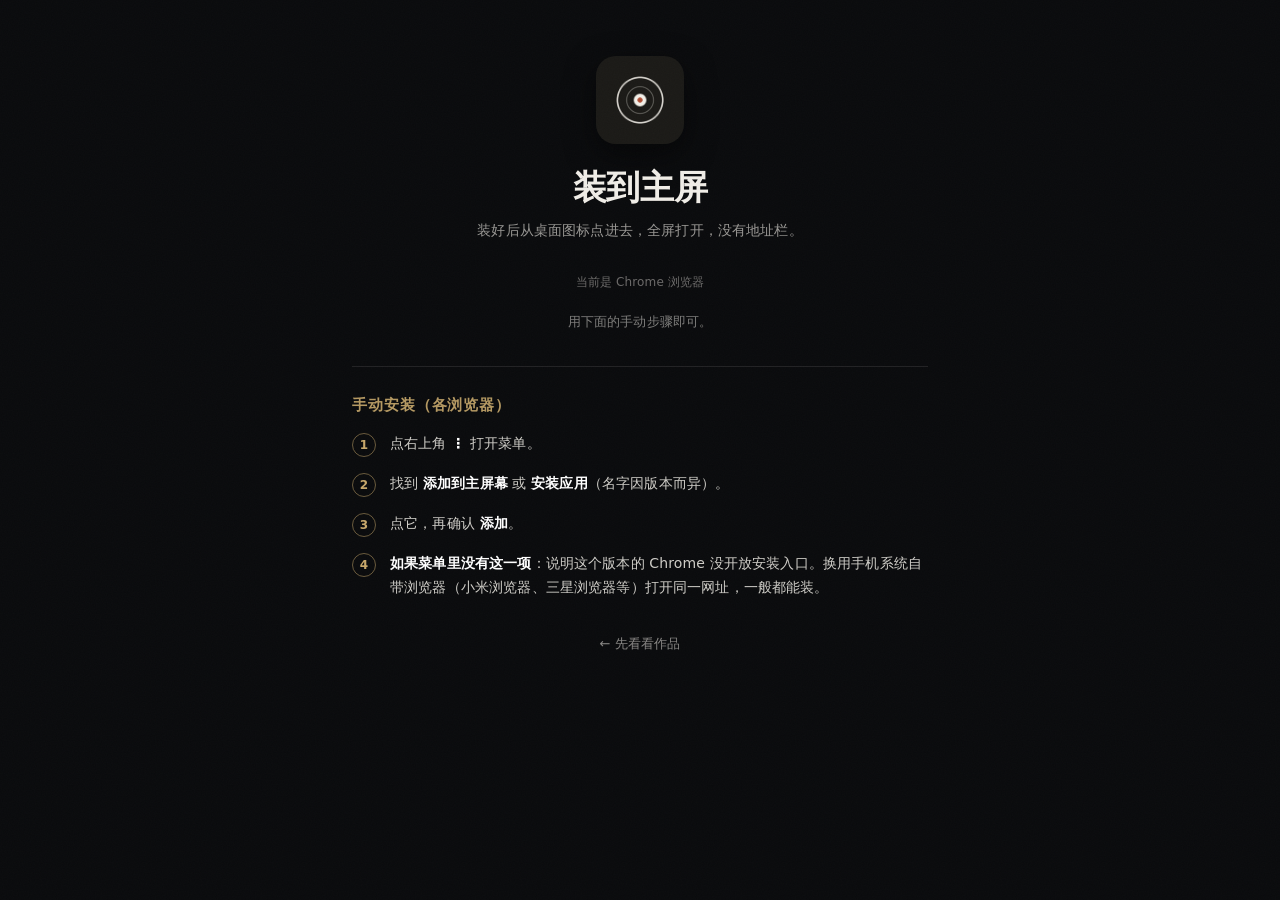
==== install.html @ 0726f1e3 "同步网站内容 2026-11-28 02:08" ====
<!doctype html>
<html lang="zh-CN">
<head>
  <meta charset="utf-8">
  <meta name="viewport" content="width=device-width, initial-scale=1, viewport-fit=cover">
  <meta name="theme-color" content="#0a0b0d">
  <meta name="color-scheme" content="dark">
  <meta name="robots" content="noindex, nofollow">
  <title>装到主屏 — 光与影</title>
  <link rel="icon" href="assets/img/favicon.svg" type="image/svg+xml">
  <link rel="apple-touch-icon" href="assets/img/apple-touch-icon.png">
  <link rel="manifest" href="manifest.webmanifest">
  <link rel="stylesheet" href="assets/css/base.css">
  <style>
    body.install-page {
      margin: 0;
      min-height: 100vh;
      background: #0a0b0d;
      color: #f0ede7;
      font-family: system-ui, -apple-system, 'Segoe UI', 'Noto Sans SC', sans-serif;
      line-height: 1.7;
      -webkit-text-size-adjust: 100%;
    }

    .ip-wrap {
      max-width: 620px;
      margin: 0 auto;
      padding: clamp(28px, 7vw, 56px) 22px calc(48px + env(safe-area-inset-bottom));
    }

    .ip-icon {
      width: 88px;
      height: 88px;
      border-radius: 20px;
      display: block;
      margin: 0 auto 22px;
      box-shadow: 0 10px 30px rgba(0, 0, 0, 0.5);
    }

    .ip-title {
      margin: 0 0 10px;
      font-size: clamp(26px, 7vw, 34px);
      line-height: 1.25;
      text-align: center;
      letter-spacing: -0.01em;
    }

    .ip-sub {
      margin: 0 0 30px;
      text-align: center;
      font-size: 14px;
      color: rgba(240, 237, 231, 0.62);
    }

    .ip-primary {
      display: block;
      width: 100%;
      padding: 16px 20px;
      border: 1px solid rgba(200, 168, 107, 0.6);
      border-radius: 14px;
      background: linear-gradient(180deg, #c8a86b, #b08f52);
      color: #14161a;
      font-size: 16px;
      font-weight: 600;
      letter-spacing: 0.02em;
      cursor: pointer;
      box-shadow: 0 8px 26px rgba(200, 168, 107, 0.24);
    }

    .ip-primary:active {
      transform: scale(0.985);
    }

    .ip-primary[hidden] {
      display: none;
    }

    .ip-state {
      margin: 14px 0 0;
      text-align: center;
      font-size: 12.5px;
      color: rgba(240, 237, 231, 0.5);
      min-height: 20px;
    }

    .ip-hint {
      margin: 26px 0 0;
      padding: 14px 16px;
      border-left: 2px solid rgba(200, 168, 107, 0.6);
      background: rgba(200, 168, 107, 0.07);
      border-radius: 0 10px 10px 0;
      font-size: 13px;
      color: rgba(240, 237, 231, 0.8);
    }

    .ip-hint[hidden] {
      display: none;
    }

    .ip-section {
      margin-top: 34px;
      padding-top: 26px;
      border-top: 1px solid rgba(240, 237, 231, 0.1);
    }

    .ip-section h2 {
      margin: 0 0 14px;
      font-size: 15px;
      letter-spacing: 0.06em;
      color: rgba(200, 168, 107, 0.9);
      font-weight: 600;
    }

    .ip-steps {
      margin: 0;
      padding: 0;
      list-style: none;
      counter-reset: step;
    }

    .ip-steps li {
      position: relative;
      padding-left: 38px;
      margin-bottom: 16px;
      font-size: 14px;
      color: rgba(240, 237, 231, 0.86);
      counter-increment: step;
    }

    .ip-steps li::before {
      content: counter(step);
      position: absolute;
      left: 0;
      top: 1px;
      width: 24px;
      height: 24px;
      border-radius: 50%;
      border: 1px solid rgba(200, 168, 107, 0.5);
      color: #c8a86b;
      font-size: 12px;
      font-weight: 600;
      display: flex;
      align-items: center;
      justify-content: center;
    }

    .ip-steps b {
      color: #fff;
      font-weight: 600;
    }

    .ip-steps .ip-note {
      display: block;
      margin-top: 4px;
      font-size: 12.5px;
      color: rgba(240, 237, 231, 0.5);
    }

    .ip-back {
      display: block;
      margin-top: 34px;
      text-align: center;
      font-size: 13px;
      color: rgba(240, 237, 231, 0.55);
      text-decoration: none;
    }

    .ip-back:hover {
      color: #c8a86b;
    }

    .ip-detect {
      margin: 0 0 18px;
      text-align: center;
      font-size: 12px;
      color: rgba(240, 237, 231, 0.42);
    }
  </style>
</head>
<body class="install-page">
  <main class="ip-wrap">
    <img class="ip-icon" src="assets/img/icon-192.png" alt="" width="88" height="88">
    <h1 class="ip-title">装到主屏</h1>
    <p class="ip-sub">装好后从桌面图标点进去，全屏打开，没有地址栏。</p>

    <p class="ip-detect" id="ipDetect"></p>

    <button class="ip-primary" type="button" id="ipButton" hidden>立即安装</button>
    <p class="ip-state" id="ipState">正在检查这个浏览器能不能直接安装…</p>

    <p class="ip-hint" id="ipHint" hidden></p>

    <section class="ip-section" id="ipManual">
      <h2>手动安装（各浏览器）</h2>
      <ol class="ip-steps" id="ipManualSteps"></ol>
    </section>

    <a class="ip-back" href="index.html">← 先看看作品</a>
  </main>

  <script src="assets/js/install.js"></script>
  <script>
    (function () {
      'use strict';

      var ua = navigator.userAgent || '';
      var isAndroid = /Android/i.test(ua);
      var isIOS = /iPhone|iPad|iPod/i.test(ua);
      var isWeChat = /MicroMessenger/i.test(ua);
      var isQQ = /\sQQ/i.test(ua) || /QQBrowser/i.test(ua);
      var isXiaomi = /MiuiBrowser|XiaoMi/i.test(ua);
      var isChrome = /Chrome\//.test(ua) && !/Edg\//.test(ua) && !/OPR\//.test(ua);
      var isEdge = /Edg\//.test(ua);
      var isSamsung = /SamsungBrowser/i.test(ua);

      var button = document.getElementById('ipButton');
      var state = document.getElementById('ipState');
      var hint = document.getElementById('ipHint');
      var detect = document.getElementById('ipDetect');
      var steps = document.getElementById('ipManualSteps');

      function setName(text) {
        if (detect) detect.textContent = text;
      }

      if (isWeChat) setName('当前在微信里打开 —— 微信不支持安装');
      else if (isXiaomi) setName('当前是小米浏览器');
      else if (isEdge) setName('当前是 Edge 浏览器');
      else if (isSamsung) setName('当前是三星浏览器');
      else if (isChrome) setName('当前是 Chrome 浏览器');
      else if (isIOS) setName('当前是 iPhone / iPad');
      else if (isAndroid) setName('当前是安卓浏览器');
      else setName('当前在电脑浏览器');

      // 微信 / QQ 内置浏览器：安装不工作，先给跳转提示
      if (isWeChat) {
        state.textContent = '微信内置浏览器装不了，需要用系统浏览器打开。';
        hint.hidden = false;
        hint.innerHTML =
          '点右上角 <b>···</b> → <b>在浏览器中打开</b>，然后再回到这个页面。' +
          '<br>或者复制这个网址，粘贴到 Chrome 里：' +
          '<br><b>muqiuchen1216.github.io</b>';
      }

      // 安装按钮
      function refreshButton() {
        if (!window.PortfolioInstall) return;
        if (window.PortfolioInstall.available() && !isWeChat) {
          button.hidden = false;
          state.textContent = '';
          hint.hidden = true;
        } else if (!isWeChat) {
          button.hidden = true;
          state.textContent =
            isChrome && isAndroid
              ? '这个 Chrome 没有提供自动安装，用下面的手动步骤（一样的效果）。'
              : '用下面的手动步骤即可。';
        }
      }

      button.addEventListener('click', function () {
        window.PortfolioInstall.prompt().then(function (outcome) {
          if (outcome === 'accepted') {
            state.textContent = '已装好，回桌面看看新图标吧。';
            button.hidden = true;
          } else if (outcome === 'unavailable') {
            state.textContent = '这个浏览器不支持自动安装，用下面的步骤。';
          }
        });
      });

      // 手动步骤按浏览器区分
      var list = [];
      if (isIOS) {
        list = [
          '用 <b>Safari</b> 打开这个网址（必须是 Safari）。',
          '点底部中间的 <b>分享</b> 按钮（方框带向上箭头）。',
          '往下找到 <b>添加到主屏幕</b>，点它，再点 <b>添加</b>。',
        ];
      } else if (isEdge) {
        list = [
          '点右上角 <b>···</b> 打开菜单。',
          '找到 <b>添加到手机</b> 或 <b>安装此站点为应用</b>。',
          '确认 <b>安装</b>。',
        ];
      } else if (isXiaomi) {
        list = [
          '点底部中间的 <b>≡</b> 菜单按钮。',
          '找到 <b>添加到桌面</b>（有的版本在「更多」里）。',
          '点它，桌面上就会出现图标。',
          '<b>如果找不到</b>：换用 Chrome 打开同一网址，Chrome 的成功率更高。',
        ];
      } else {
        list = [
          '点右上角 <b>⋮</b> 打开菜单。',
          '找到 <b>添加到主屏幕</b> 或 <b>安装应用</b>（名字因版本而异）。',
          '点它，再确认 <b>添加</b>。',
          '<b>如果菜单里没有这一项</b>：说明这个版本的 Chrome 没开放安装入口。' +
            '换用手机系统自带浏览器（小米浏览器、三星浏览器等）打开同一网址，一般都能装。',
        ];
      }
      list.forEach(function (html) {
        var li = document.createElement('li');
        li.innerHTML = html;
        steps.appendChild(li);
      });

      // 已安装（独立窗口）就提示一下
      if (window.matchMedia && window.matchMedia('(display-mode: standalone)').matches) {
        state.textContent = '你现在就是从主屏图标打开的 —— 已经装好了。';
        button.hidden = true;
        hint.hidden = true;
      }

      window.addEventListener('beforeinstallprompt', function () {
        setTimeout(refreshButton, 50);
      });
      window.addEventListener('appinstalled', function () {
        state.textContent = '已装好，回桌面看看新图标吧。';
        button.hidden = true;
      });

      setTimeout(refreshButton, 600);
      setTimeout(refreshButton, 2500);
    })();
  </script>
</body>
</html>
---- assets/css/base.css ----
/* =========================================================
   基础层：颜色、字体、重置与通用组件
   ========================================================= */

:root {
  --paper: #f1ede5;
  --paper-soft: #f7f4ee;
  --paper-deep: #e6e0d5;
  --ink: #171613;
  --ink-soft: #3b3832;
  --muted: #6e685e;
  --line: rgba(23, 22, 19, 0.14);
  --line-soft: rgba(23, 22, 19, 0.08);
  --line-strong: rgba(23, 22, 19, 0.3);
  --accent: #ae4a30;
  --accent-light: #cc7e5f;
  --dark: #11100e;
  --dark-soft: #1b1a17;
  --on-dark: #f3f0e8;
  --on-dark-muted: rgba(243, 240, 232, 0.56);
  --on-dark-line: rgba(243, 240, 232, 0.16);

  --font-sans: "Helvetica Neue", "Neue Haas Grotesk Text Pro", Inter, "PingFang SC",
    "Hiragino Sans GB", "Noto Sans SC", "Source Han Sans SC", "Microsoft YaHei",
    sans-serif;
  --font-serif: "Iowan Old Style", Baskerville, Georgia, "Times New Roman", "Songti SC",
    STSong, "Noto Serif SC", "Source Han Serif SC", SimSun, serif;

  --ease: cubic-bezier(0.22, 1, 0.36, 1);
  --ease-in-out: cubic-bezier(0.65, 0, 0.35, 1);
  --page-pad: clamp(20px, 4.4vw, 72px);
  --header-h: 76px;
  --radius: 2px;
  --shadow-soft: 0 24px 70px rgba(23, 22, 18, 0.12);
}

*,
*::before,
*::after {
  box-sizing: border-box;
}

html {
  -webkit-text-size-adjust: 100%;
  text-size-adjust: 100%;
  scroll-behavior: smooth;
}

@media (prefers-reduced-motion: reduce) {
  html {
    scroll-behavior: auto;
  }

  *,
  *::before,
  *::after {
    animation-duration: 0.01ms !important;
    animation-iteration-count: 1 !important;
    transition-duration: 0.01ms !important;
    scroll-behavior: auto !important;
  }
}

body {
  margin: 0;
  min-width: 300px;
  background: var(--paper);
  color: var(--ink);
  font-family: var(--font-sans);
  font-size: 15px;
  line-height: 1.7;
  font-weight: 400;
  letter-spacing: 0.01em;
  -webkit-font-smoothing: antialiased;
  -moz-osx-font-smoothing: grayscale;
  text-rendering: optimizeLegibility;
  font-optical-sizing: auto;
}

body::before {
  content: "";
  position: fixed;
  inset: 0;
  z-index: 9999;
  pointer-events: none;
  opacity: 0.025;
  background-image: url("data:image/svg+xml,%3Csvg xmlns='http://www.w3.org/2000/svg' width='160' height='160'%3E%3Cfilter id='n'%3E%3CfeTurbulence type='fractalNoise' baseFrequency='.82' numOctaves='2' stitchTiles='stitch'/%3E%3C/filter%3E%3Crect width='100%25' height='100%25' filter='url(%23n)'/%3E%3C/svg%3E");
  background-size: 160px 160px;
}

img,
svg {
  display: block;
  max-width: 100%;
}

img {
  height: auto;
}

button,
input,
textarea,
select {
  font: inherit;
  color: inherit;
}

button {
  border: 0;
  padding: 0;
  background: none;
  cursor: pointer;
  touch-action: manipulation;
}

a {
  color: inherit;
  text-decoration: none;
}

p,
h1,
h2,
h3,
h4,
figure,
blockquote,
dl,
dd {
  margin: 0;
}

ul,
ol {
  margin: 0;
  padding: 0;
  list-style: none;
}

::selection {
  background: var(--ink);
  color: var(--paper);
}

:focus {
  outline: none;
}

:focus-visible {
  outline: 1px solid var(--accent);
  outline-offset: 4px;
}

[hidden] {
  display: none !important;
}

.sr-only {
  position: absolute !important;
  width: 1px !important;
  height: 1px !important;
  padding: 0 !important;
  margin: -1px !important;
  overflow: hidden !important;
  clip: rect(0, 0, 0, 0) !important;
  white-space: nowrap !important;
  border: 0 !important;
}

.skip-link {
  position: fixed;
  top: 10px;
  left: 10px;
  z-index: 10000;
  padding: 10px 16px;
  background: var(--ink);
  color: var(--paper);
  font-size: 12px;
  letter-spacing: 0.08em;
  transform: translateY(-160%);
  transition: transform 0.2s var(--ease);
}

.skip-link:focus {
  transform: translateY(0);
}

.container {
  width: 100%;
  max-width: 1520px;
  margin-inline: auto;
  padding-inline: var(--page-pad);
}

.eyebrow {
  display: inline-flex;
  align-items: center;
  gap: 10px;
  color: var(--muted);
  font-size: 10px;
  line-height: 1.4;
  font-weight: 500;
  letter-spacing: 0.2em;
  text-transform: uppercase;
}

.eyebrow__dot {
  width: 5px;
  height: 5px;
  flex: 0 0 auto;
  border-radius: 50%;
  background: var(--accent);
}

.rule {
  width: 36px;
  height: 1px;
  background: var(--line-strong);
}

.button {
  display: inline-flex;
  align-items: center;
  justify-content: center;
  gap: 9px;
  min-height: 44px;
  padding: 10px 20px;
  border: 1px solid var(--ink);
  border-radius: var(--radius);
  background: var(--ink);
  color: var(--paper);
  font-size: 12px;
  font-weight: 500;
  letter-spacing: 0.08em;
  line-height: 1;
  transition: background-color 0.25s var(--ease), color 0.25s var(--ease),
    border-color 0.25s var(--ease), opacity 0.25s var(--ease);
}

.button:hover {
  background: transparent;
  color: var(--ink);
}

.button--ghost {
  background: transparent;
  color: var(--ink);
}

.button--ghost:hover {
  background: var(--ink);
  color: var(--paper);
}

.button--small {
  min-height: 38px;
  padding: 8px 14px;
  font-size: 11px;
}

.button[disabled],
.button[aria-disabled="true"] {
  opacity: 0.45;
  pointer-events: none;
}

.icon {
  width: 16px;
  height: 16px;
  flex: 0 0 auto;
  fill: none;
  stroke: currentColor;
  stroke-width: 1.5;
  stroke-linecap: round;
  stroke-linejoin: round;
}

.icon--12 {
  width: 12px;
  height: 12px;
}

.toast {
  position: fixed;
  left: 50%;
  bottom: max(24px, env(safe-area-inset-bottom));
  z-index: 12000;
  max-width: min(92vw, 520px);
  padding: 12px 20px;
  border: 1px solid rgba(255, 255, 255, 0.12);
  border-radius: 999px;
  background: rgba(24, 23, 20, 0.96);
  color: var(--on-dark);
  box-shadow: 0 12px 40px rgba(0, 0, 0, 0.2);
  font-size: 12px;
  line-height: 1.5;
  letter-spacing: 0.02em;
  text-align: center;
  opacity: 0;
  visibility: hidden;
  transform: translate(-50%, 12px);
  pointer-events: none;
  transition: opacity 0.25s var(--ease), transform 0.25s var(--ease),
    visibility 0.25s;
}

.toast.is-visible {
  opacity: 1;
  visibility: visible;
  transform: translate(-50%, 0);
}

.toast.is-error {
  background: #6e2d21;
}

/* 页面加载的轻量状态 */
.page-loader {
  position: fixed;
  inset: 0;
  z-index: 9000;
  display: grid;
  place-items: center;
  background: var(--paper);
  transition: opacity 0.45s var(--ease), visibility 0.45s;
}

.page-loader.is-done {
  opacity: 0;
  visibility: hidden;
}

.page-loader__mark {
  width: 36px;
  height: 36px;
  position: relative;
}

.page-loader__mark::before,
.page-loader__mark::after {
  content: "";
  position: absolute;
  inset: 0;
  border: 1px solid var(--line-strong);
  border-radius: 50%;
}

.page-loader__mark::after {
  inset: 9px;
  background: var(--ink);
  border: 0;
  animation: loader-pulse 1.5s var(--ease-in-out) infinite;
}

@keyframes loader-pulse {
  0%,
  100% {
    transform: scale(0.7);
    opacity: 0.5;
  }
  50% {
    transform: scale(1);
    opacity: 1;
  }
}

@media (max-width: 720px) {
  :root {
    --header-h: 64px;
    --page-pad: 20px;
  }

  body {
    font-size: 14px;
  }

  .button {
    min-height: 46px;
  }
}

/* ---------- 「装到主屏」浮动按钮 ---------- */
/* 手机版 Chrome 不一定在菜单里给「安装应用」，
   这个按钮让网页自己触发安装弹窗，是站内唯一的可靠入口。 */
.install-fab {
  position: fixed;
  left: 50%;
  bottom: calc(18px + env(safe-area-inset-bottom));
  transform: translateX(-50%);
  z-index: 900;
  display: inline-flex;
  align-items: center;
  gap: 7px;
  padding: 11px 20px;
  border: 1px solid rgba(200, 168, 107, 0.55);
  border-radius: 999px;
  background: rgba(20, 22, 26, 0.94);
  -webkit-backdrop-filter: blur(10px);
  backdrop-filter: blur(10px);
  color: #f0ede7;
  font-size: 13px;
  font-weight: 500;
  letter-spacing: 0.02em;
  cursor: pointer;
  box-shadow: 0 6px 24px rgba(0, 0, 0, 0.45);
  animation: install-fab-in 0.5s cubic-bezier(0.22, 1, 0.36, 1) both;
}

.install-fab[hidden] {
  display: none;
}

.install-fab:hover {
  border-color: rgba(200, 168, 107, 0.9);
  background: rgba(28, 31, 37, 0.96);
}

.install-fab:active {
  transform: translateX(-50%) scale(0.97);
}

.install-fab span[aria-hidden] {
  color: #c8a86b;
  font-size: 14px;
}

@keyframes install-fab-in {
  from {
    opacity: 0;
    transform: translateX(-50%) translateY(14px);
  }
  to {
    opacity: 1;
    transform: translateX(-50%) translateY(0);
  }
}

@media (prefers-reduced-motion: reduce) {
  .install-fab {
    animation: none;
  }
}
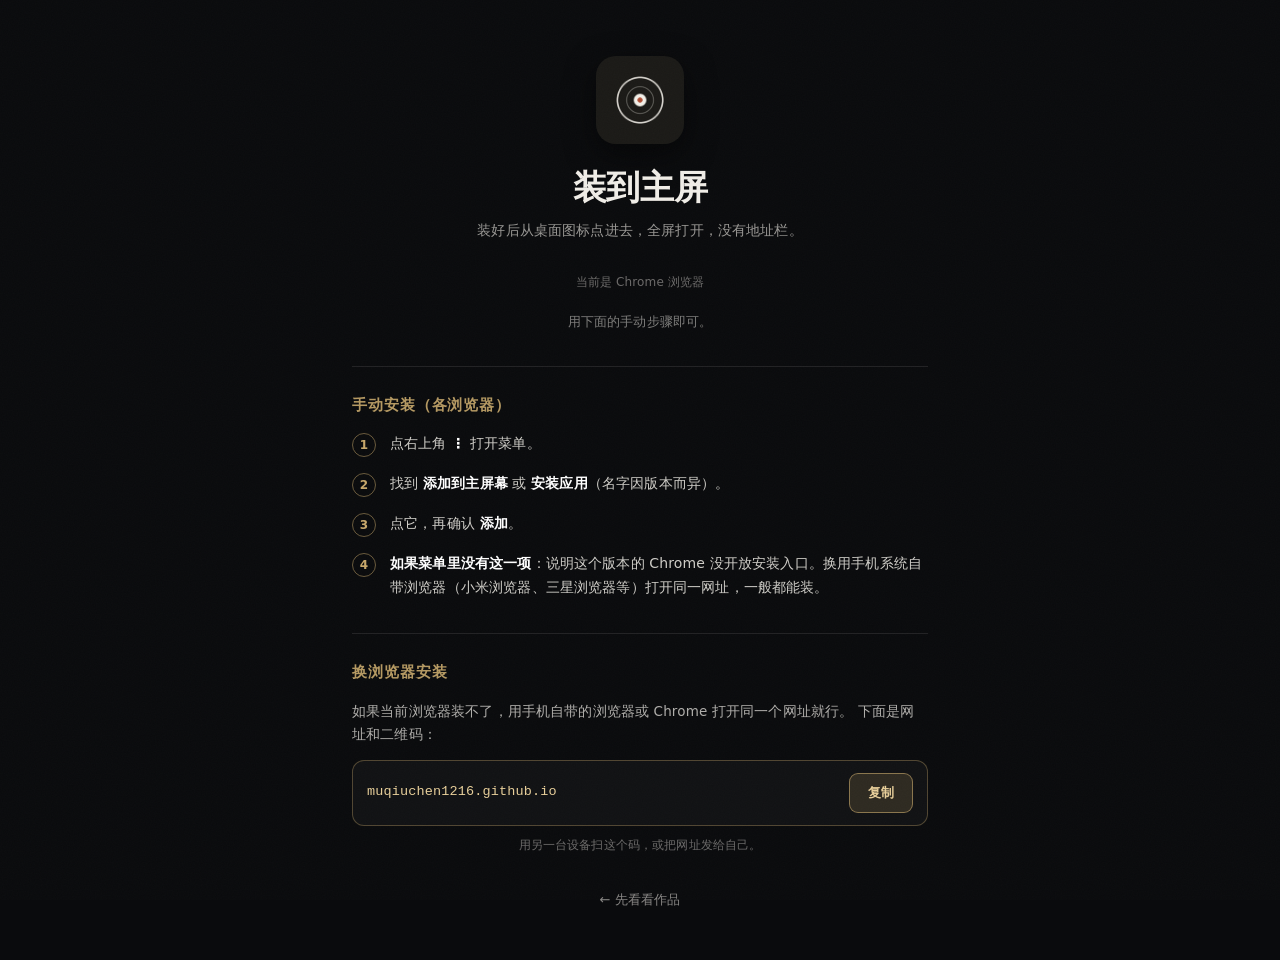
==== commit 7d1191a8: "同步网站内容 2026-11-28 05:57" ====
--- a/install.html
+++ b/install.html
@@ -169,6 +169,74 @@
       color: #c8a86b;
     }
 
+    /* 换浏览器安装区块 */
+    .ip-copy__text {
+      margin: 0 0 14px;
+      font-size: 13.5px;
+      line-height: 1.7;
+      color: rgba(240, 237, 231, 0.72);
+    }
+
+    .ip-copy__url {
+      display: flex;
+      align-items: center;
+      gap: 10px;
+      padding: 12px 14px;
+      border: 1px solid rgba(200, 168, 107, 0.35);
+      border-radius: 12px;
+      background: rgba(255, 255, 255, 0.03);
+    }
+
+    .ip-copy__url code {
+      flex: 1 1 auto;
+      min-width: 0;
+      overflow: hidden;
+      font-family: ui-monospace, Consolas, monospace;
+      font-size: 13.5px;
+      color: #e8cf9a;
+      text-overflow: ellipsis;
+      white-space: nowrap;
+    }
+
+    .ip-copy__btn {
+      flex: 0 0 auto;
+      min-height: 38px;
+      padding: 8px 18px;
+      border: 1px solid rgba(200, 168, 107, 0.6);
+      border-radius: 9px;
+      background: rgba(200, 168, 107, 0.16);
+      color: #e8cf9a;
+      font-size: 13px;
+      font-weight: 600;
+      font-family: inherit;
+      cursor: pointer;
+    }
+
+    .ip-qr {
+      margin: 18px auto 0;
+      width: 168px;
+      height: 168px;
+      display: flex;
+      align-items: center;
+      justify-content: center;
+      border-radius: 14px;
+      background: #fff;
+      padding: 8px;
+    }
+
+    .ip-qr img {
+      display: block;
+      width: 152px;
+      height: 152px;
+    }
+
+    .ip-copy__hint {
+      margin: 10px 0 0;
+      text-align: center;
+      font-size: 11.5px;
+      color: rgba(240, 237, 231, 0.42);
+    }
+
     .ip-detect {
       margin: 0 0 18px;
       text-align: center;
@@ -193,6 +261,20 @@
     <section class="ip-section" id="ipManual">
       <h2>手动安装（各浏览器）</h2>
       <ol class="ip-steps" id="ipManualSteps"></ol>
+    </section>
+
+    <section class="ip-section ip-copy">
+      <h2>换浏览器安装</h2>
+      <p class="ip-copy__text">
+        如果当前浏览器装不了，用手机自带的浏览器或 Chrome 打开同一个网址就行。
+        下面是网址和二维码：
+      </p>
+      <div class="ip-copy__url">
+        <code id="ipUrl">muqiuchen1216.github.io</code>
+        <button class="ip-copy__btn" type="button" id="ipCopy">复制</button>
+      </div>
+      <div class="ip-qr" id="ipQr"></div>
+      <p class="ip-copy__hint">用另一台设备扫这个码，或把网址发给自己。</p>
     </section>
 
     <a class="ip-back" href="index.html">← 先看看作品</a>
@@ -320,6 +402,52 @@
         button.hidden = true;
       });
 
+      /* 复制网址 */
+      var copyBtn = document.getElementById('ipCopy');
+      var urlEl = document.getElementById('ipUrl');
+      if (copyBtn) {
+        copyBtn.addEventListener('click', function () {
+          var text = urlEl ? urlEl.textContent.trim() : location.host;
+          var done = function () {
+            copyBtn.textContent = '已复制';
+            window.setTimeout(function () {
+              copyBtn.textContent = '复制';
+            }, 1600);
+          };
+          if (navigator.clipboard && navigator.clipboard.writeText) {
+            navigator.clipboard.writeText(text).then(done, done);
+          } else {
+            var ta = document.createElement('textarea');
+            ta.value = text;
+            document.body.appendChild(ta);
+            ta.select();
+            try {
+              document.execCommand('copy');
+            } catch (e) {}
+            document.body.removeChild(ta);
+            done();
+          }
+        });
+      }
+
+      /* 二维码：用 api.qrserver.com 生成图片，失败就不显示（不报错） */
+      var qrBox = document.getElementById('ipQr');
+      if (qrBox) {
+        var pageUrl = (location.origin + location.pathname).replace(/install\.html$/, '');
+        var img = document.createElement('img');
+        img.alt = '网站二维码';
+        img.width = 168;
+        img.height = 168;
+        img.loading = 'lazy';
+        img.src =
+          'https://api.qrserver.com/v1/create-qr-code/?size=336x336&margin=8&data=' +
+          encodeURIComponent(pageUrl);
+        img.onerror = function () {
+          qrBox.hidden = true;
+        };
+        qrBox.appendChild(img);
+      }
+
       setTimeout(refreshButton, 600);
       setTimeout(refreshButton, 2500);
     })();
